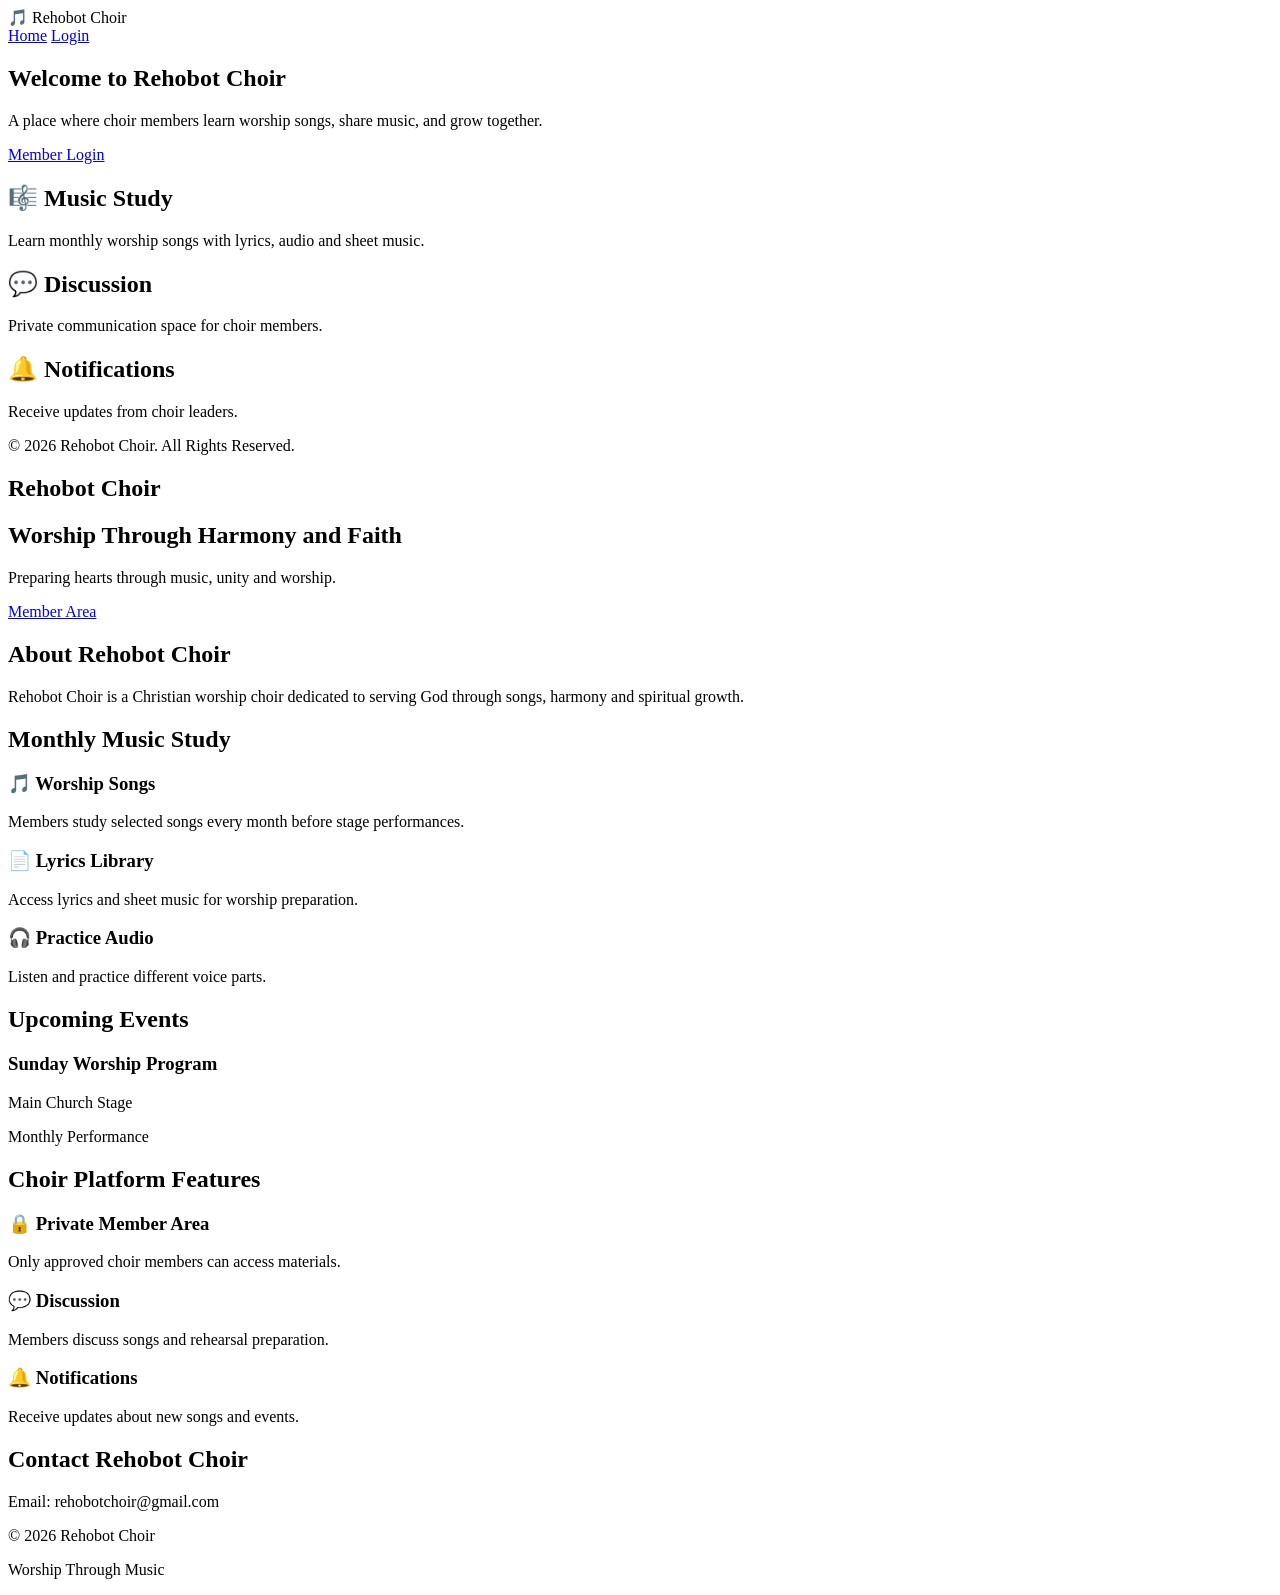
==== fronted/index.html @ 9162cd62 "Update and rename index.html to fronted/index.html" ====
<!DOCTYPE html>
<html lang="en">
<head>
    <meta charset="UTF-8">
    <meta name="viewport" content="width=device-width, initial-scale=1.0">
    <title>Rehobot Choir</title>

    <link rel="stylesheet" href="css/style.css">
</head>

<body>

<header>
    <div class="logo">
        🎵 Rehobot Choir
    </div>

    <nav>
        <a href="index.html">Home</a>
        <a href="login.html">Login</a>
    </nav>
</header>


<section class="hero">

    <div class="hero-content">
        <h1>Welcome to Rehobot Choir</h1>

        <p>
            A place where choir members learn worship songs,
            share music, and grow together.
        </p>

        <a class="btn" href="login.html">
            Member Login
        </a>
    </div>

</section>



<section class="features">

    <div class="card">
        <h2>🎼 Music Study</h2>
        <p>
            Learn monthly worship songs with lyrics,
            audio and sheet music.
        </p>
    </div>


    <div class="card">
        <h2>💬 Discussion</h2>
        <p>
            Private communication space for choir members.
        </p>
    </div>


    <div class="card">
        <h2>🔔 Notifications</h2>
        <p>
            Receive updates from choir leaders.
        </p>
    </div>

</section>



<footer>

<p>
© 2026 Rehobot Choir. All Rights Reserved.
</p>

</footer>


<script src="js/app.js"></script>

</body>
</html></header>



<section class="hero">


<div class="hero-content">

<h1>
Rehobot Choir
</h1>


<h2>
Worship Through Harmony and Faith
</h2>


<p>
Preparing hearts through music, unity and worship.
</p>


<a href="login.html" class="btn">
Member Area
</a>


</div>


</section>





<section id="about">


<h2>
About Rehobot Choir
</h2>


<p>

Rehobot Choir is a Christian worship choir dedicated
to serving God through songs, harmony and spiritual growth.

</p>


</section>






<section id="songs">


<h2>
Monthly Music Study
</h2>


<div class="cards">


<div class="card">

<h3>
🎵 Worship Songs
</h3>

<p>
Members study selected songs every month
before stage performances.
</p>

</div>




<div class="card">

<h3>
📄 Lyrics Library
</h3>

<p>
Access lyrics and sheet music for worship preparation.
</p>

</div>





<div class="card">

<h3>
🎧 Practice Audio
</h3>

<p>
Listen and practice different voice parts.
</p>

</div>



</div>


</section>







<section id="events">


<h2>
Upcoming Events
</h2>


<div class="event-card">


<h3>
Sunday Worship Program
</h3>


<p>
Main Church Stage
</p>


<p>
Monthly Performance
</p>


</div>


</section>







<section class="features">


<h2>
Choir Platform Features
</h2>


<div class="cards">


<div class="card">

<h3>
🔒 Private Member Area
</h3>

<p>
Only approved choir members can access materials.
</p>

</div>



<div class="card">

<h3>
💬 Discussion
</h3>

<p>
Members discuss songs and rehearsal preparation.
</p>

</div>




<div class="card">

<h3>
🔔 Notifications
</h3>

<p>
Receive updates about new songs and events.
</p>

</div>



</div>


</section>








<section id="contact">


<h2>
Contact Rehobot Choir
</h2>


<p>
Email: rehobotchoir@gmail.com
</p>


</section>







<footer>

<p>
© 2026 Rehobot Choir
</p>

<p>
Worship Through Music
</p>

</footer>



<script src="../js/main.js"></script>


</body>

</html>
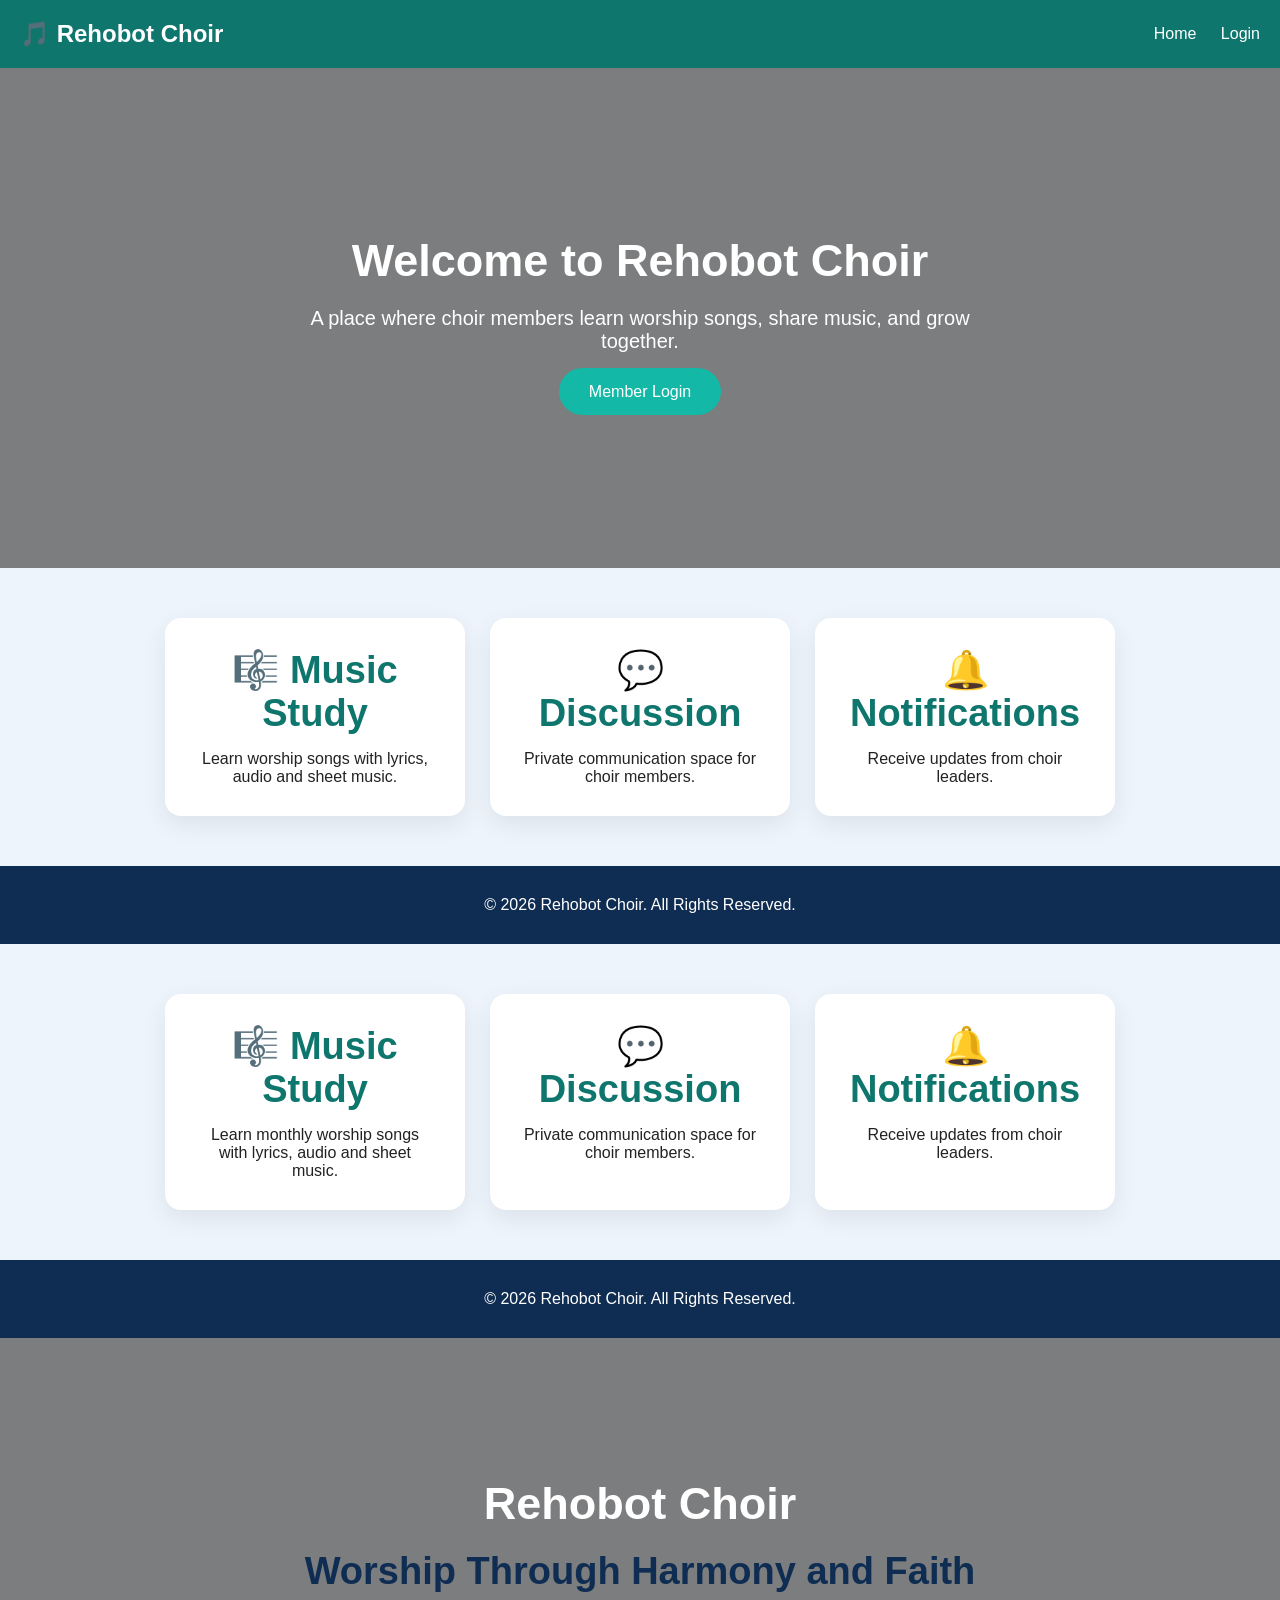
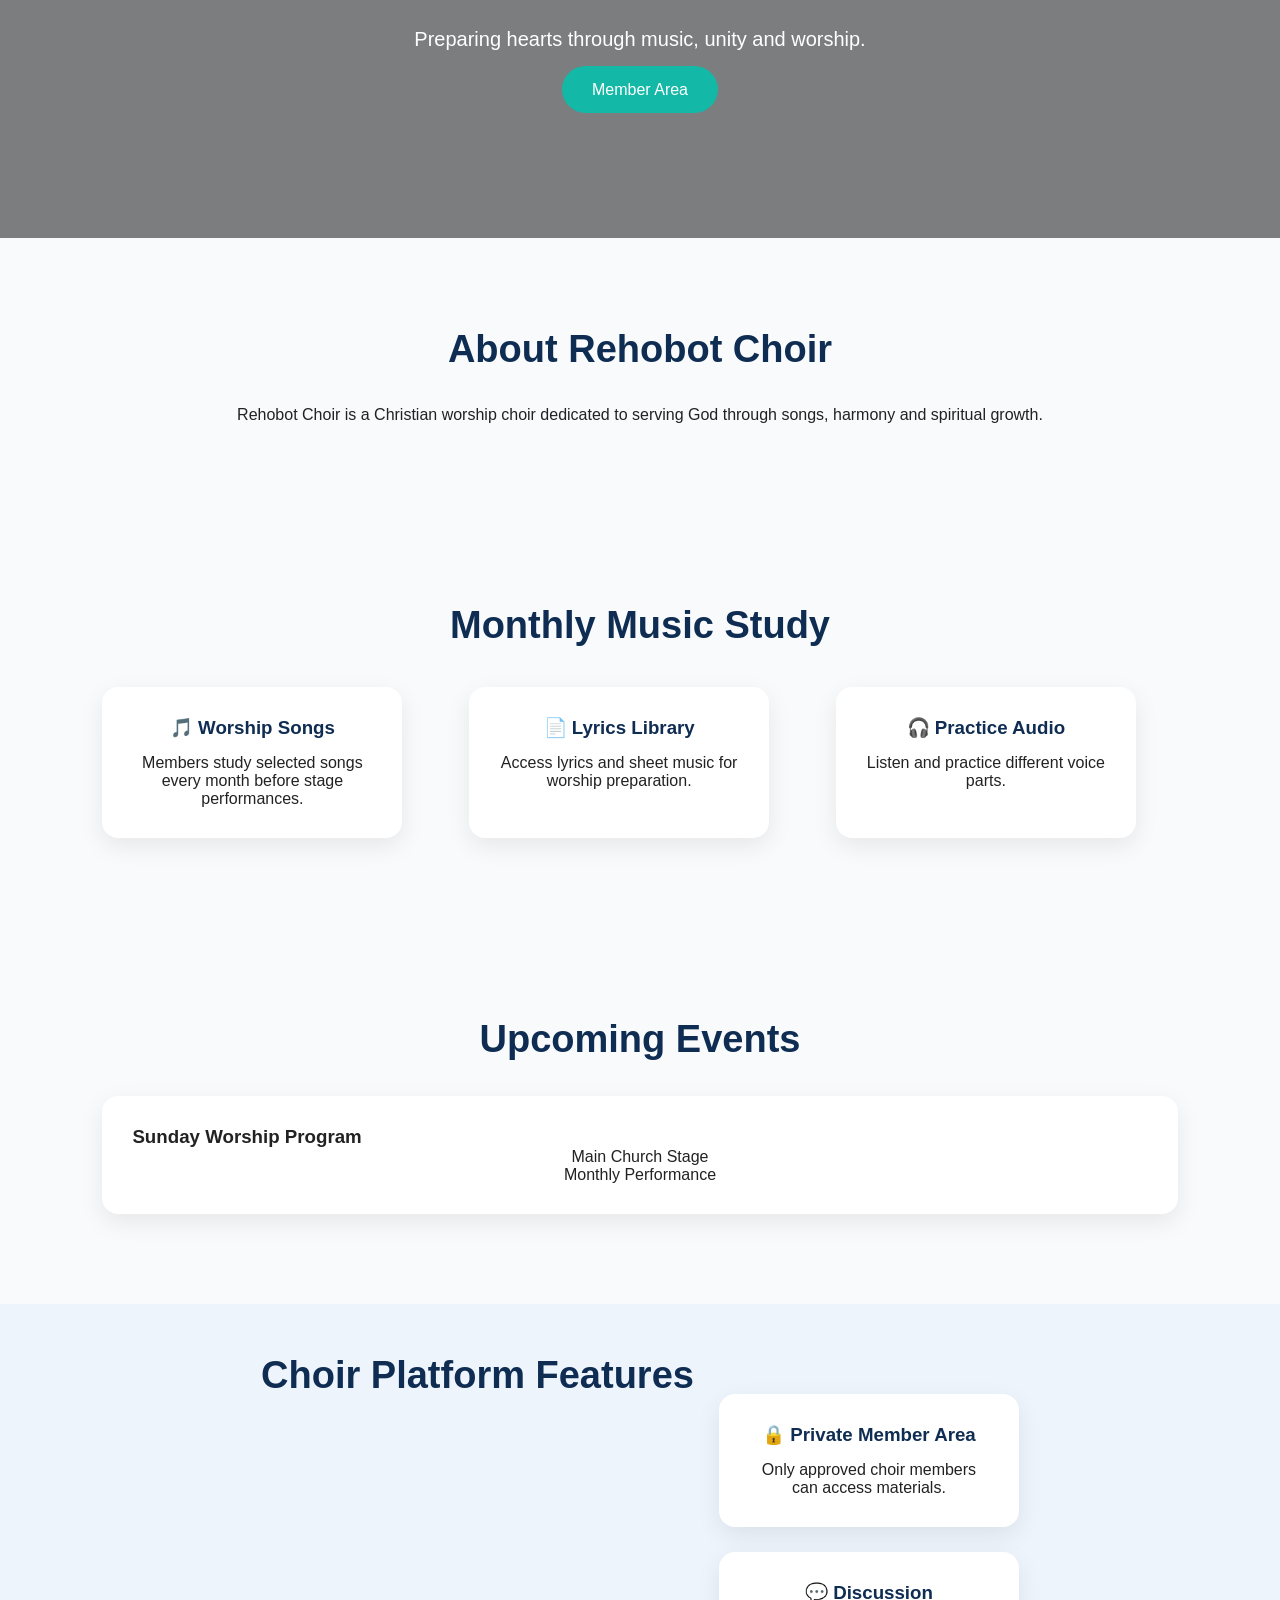
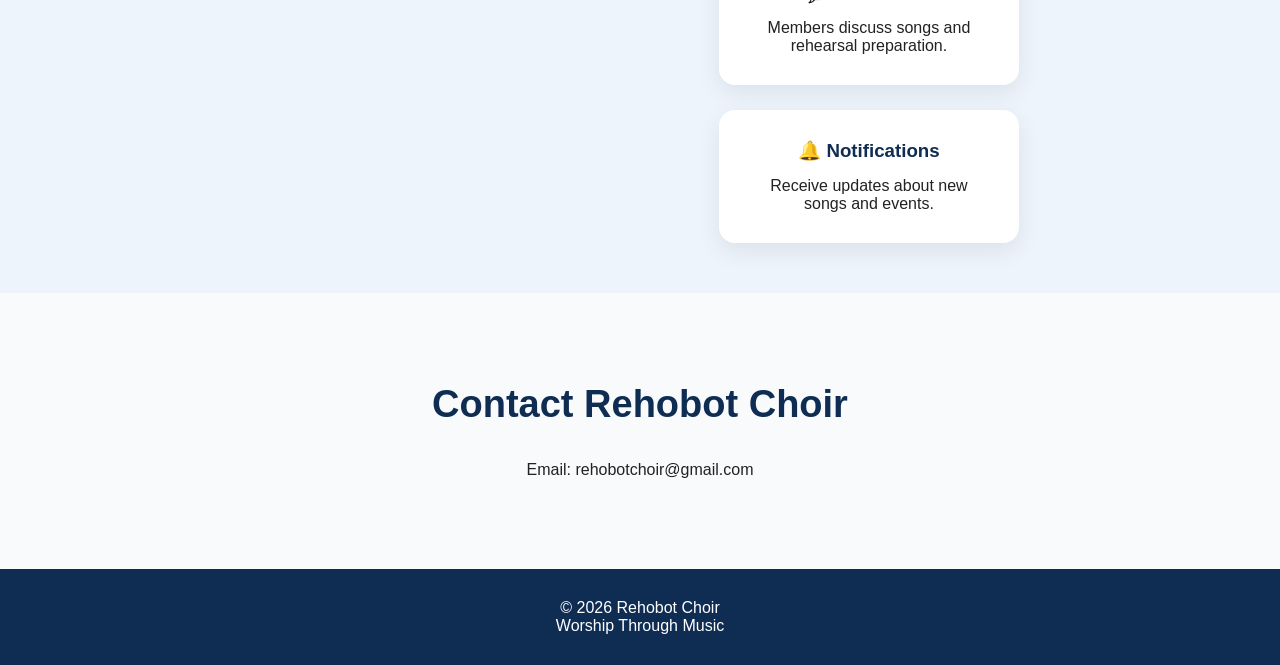
==== commit 0a64f422: "Update index.html" ====
--- a/fronted/index.html
+++ b/fronted/index.html
@@ -1,40 +1,127 @@
 <!DOCTYPE html>
 <html lang="en">
+
 <head>
-    <meta charset="UTF-8">
-    <meta name="viewport" content="width=device-width, initial-scale=1.0">
-    <title>Rehobot Choir</title>
-
-    <link rel="stylesheet" href="css/style.css">
+
+<meta charset="UTF-8">
+<meta name="viewport" content="width=device-width, initial-scale=1.0">
+
+<title>Rehobot Choir</title>
+
+<link rel="stylesheet" href="css/style.css">
+
 </head>
 
+
 <body>
 
+
 <header>
-    <div class="logo">
-        🎵 Rehobot Choir
-    </div>
-
-    <nav>
-        <a href="index.html">Home</a>
-        <a href="login.html">Login</a>
-    </nav>
+
+<div class="logo">
+🎵 Rehobot Choir
+</div>
+
+
+<nav>
+
+<a href="index.html">Home</a>
+
+<a href="login.html">Login</a>
+
+</nav>
+
 </header>
 
 
+
 <section class="hero">
 
-    <div class="hero-content">
-        <h1>Welcome to Rehobot Choir</h1>
-
-        <p>
-            A place where choir members learn worship songs,
-            share music, and grow together.
-        </p>
-
-        <a class="btn" href="login.html">
-            Member Login
-        </a>
+
+<div class="hero-content">
+
+
+<h1>
+Welcome to Rehobot Choir
+</h1>
+
+
+<p>
+A place where choir members learn worship songs,
+share music, and grow together.
+</p>
+
+
+<a class="btn" href="login.html">
+Member Login
+</a>
+
+
+</div>
+
+
+</section>
+
+
+
+<section class="features">
+
+
+<div class="card">
+
+<h2>🎼 Music Study</h2>
+
+<p>
+Learn worship songs with lyrics, audio and sheet music.
+</p>
+
+</div>
+
+
+
+<div class="card">
+
+<h2>💬 Discussion</h2>
+
+<p>
+Private communication space for choir members.
+</p>
+
+</div>
+
+
+
+<div class="card">
+
+<h2>🔔 Notifications</h2>
+
+<p>
+Receive updates from choir leaders.
+</p>
+
+</div>
+
+
+</section>
+
+
+
+<footer>
+
+<p>
+© 2026 Rehobot Choir
+</p>
+
+</footer>
+
+
+
+<script src="js/app.js"></script>
+
+
+</body>
+
+</html>        </a>
     </div>
 
 </section>
--- a/fronted/css/style.css
+++ b/fronted/css/style.css
@@ -0,0 +1,267 @@
+*{
+    margin:0;
+    padding:0;
+    box-sizing:border-box;
+    font-family:Arial, sans-serif;
+}
+
+
+body{
+    background:#f8fafc;
+    color:#222;
+}
+
+
+/* Header */
+
+header{
+    background:#0f766e;
+    color:white;
+    padding:20px;
+    display:flex;
+    justify-content:space-between;
+    align-items:center;
+}
+
+
+.logo{
+    font-size:24px;
+    font-weight:bold;
+}
+
+
+nav a{
+    color:white;
+    text-decoration:none;
+    margin-left:20px;
+}
+
+
+
+/* Hero */
+
+.hero{
+
+    height:500px;
+    display:flex;
+    justify-content:center;
+    align-items:center;
+    text-align:center;
+
+    background:
+    linear-gradient(
+    rgba(0,0,0,.5),
+    rgba(0,0,0,.5)
+    ),
+    url("../images/choir.jpg");
+
+    background-size:cover;
+    background-position:center;
+}
+
+
+
+.hero-content{
+    color:white;
+    max-width:700px;
+}
+
+
+.hero h1{
+    font-size:45px;
+    margin-bottom:20px;
+}
+
+
+.hero p{
+    font-size:20px;
+    margin-bottom:30px;
+}
+
+
+
+.btn{
+
+    background:#14b8a6;
+    color:white;
+
+    padding:15px 30px;
+
+    text-decoration:none;
+
+    border-radius:30px;
+
+}
+
+
+
+/* Features */
+
+
+.features{
+
+    display:flex;
+    justify-content:center;
+    gap:25px;
+    padding:50px 20px;
+
+}
+
+
+
+.card{
+
+    background:white;
+
+    width:300px;
+
+    padding:30px;
+
+    border-radius:15px;
+
+    box-shadow:0 5px 15px #ddd;
+
+    text-align:center;
+
+}
+
+
+
+.card h2{
+
+    margin-bottom:15px;
+    color:#0f766e;
+
+}
+
+
+
+
+footer{
+
+    background:#0f766e;
+
+    color:white;
+
+    text-align:center;
+
+    padding:20px;
+
+}
+
+
+
+
+@media(max-width:700px){
+
+header{
+
+    flex-direction:column;
+
+}
+
+
+.features{
+
+    flex-direction:column;
+    align-items:center;
+
+}
+
+
+.hero h1{
+
+    font-size:32px;
+
+}
+
+}
+/* Sections */
+
+section{
+    padding:90px 8%;
+}
+
+section h2{
+    text-align:center;
+    font-size:38px;
+    color:#0f2d52;
+    margin-bottom:35px;
+}
+
+section p{
+    max-width:900px;
+    margin:auto;
+    text-align:center;
+}
+
+/* Cards */
+
+.cards{
+    margin-top:40px;
+    display:grid;
+    grid-template-columns:repeat(auto-fit,minmax(260px,1fr));
+    gap:25px;
+}
+
+.card,
+.event-card{
+    background:white;
+    padding:30px;
+    border-radius:16px;
+    box-shadow:0 8px 25px rgba(0,0,0,.08);
+    transition:.3s;
+}
+
+.card:hover,
+.event-card:hover{
+    transform:translateY(-8px);
+}
+
+.card h3{
+    color:#0f2d52;
+    margin-bottom:15px;
+}
+
+/* Features */
+
+.features{
+    background:#eef4fb;
+}
+
+/* Footer */
+
+footer{
+    background:#0f2d52;
+    color:white;
+    text-align:center;
+    padding:30px;
+}
+
+/* Responsive */
+
+@media(max-width:768px){
+
+header{
+    flex-direction:column;
+    gap:15px;
+}
+
+nav{
+    flex-wrap:wrap;
+    justify-content:center;
+}
+
+.hero h1{
+    font-size:42px;
+}
+
+.hero h2{
+    font-size:22px;
+}
+
+section h2{
+    font-size:30px;
+}
+
+}
